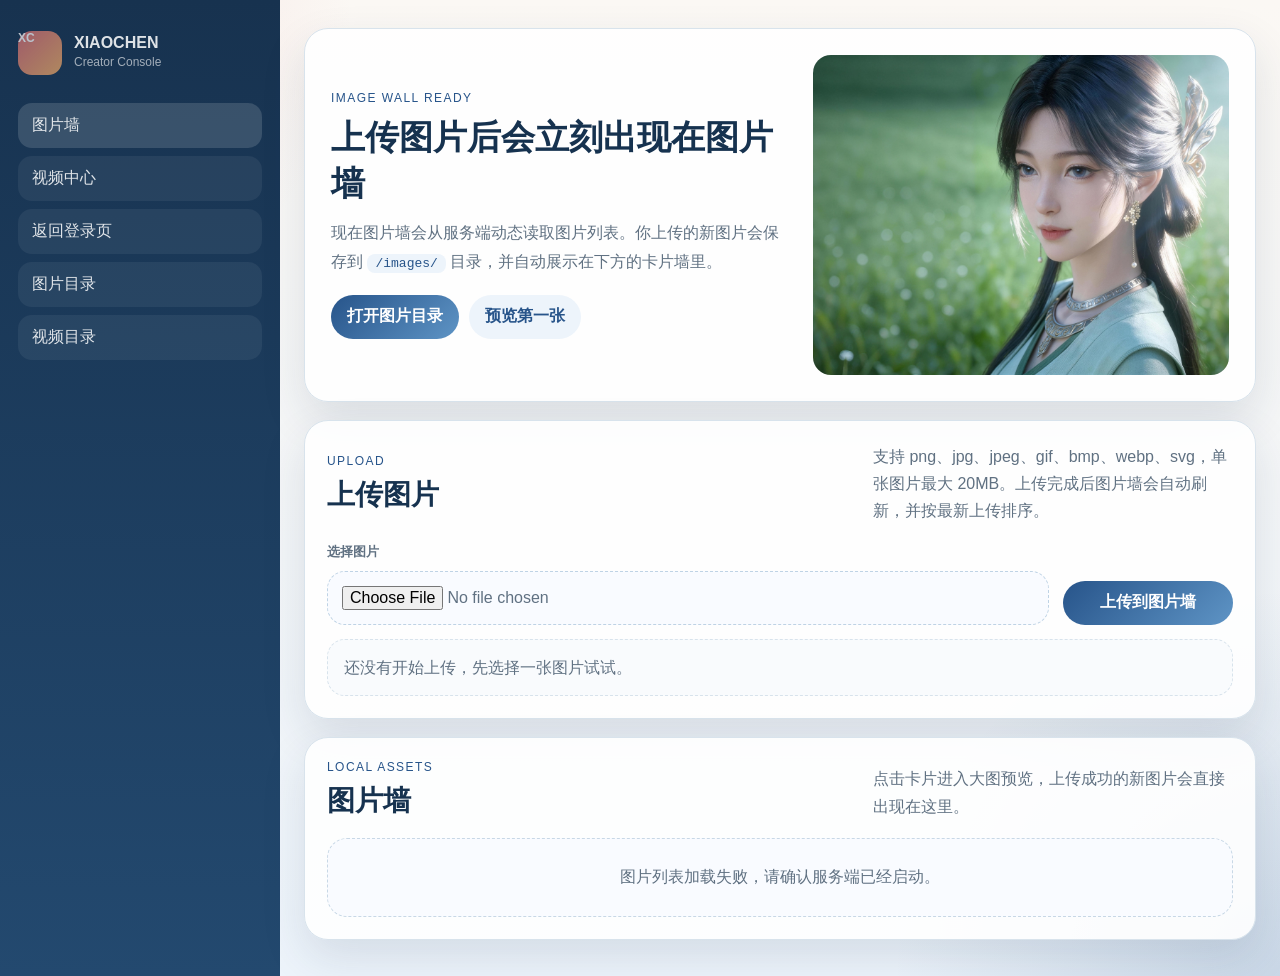
==== app.html @ b020ed33 "First_commit" ====
<!DOCTYPE html>
<html lang="zh-CN">
<head>
  <meta charset="UTF-8">
  <meta name="viewport" content="width=device-width, initial-scale=1.0">
  <title>XIAOCHEN - Gallery App</title>
  <link rel="stylesheet" href="/css/app.css">
</head>
<body>
  <div class="app-shell">
    <aside class="app-sidebar">
      <div class="app-logo">
        <span class="app-logo-mark">XC</span>
        <div>
          <strong>XIAOCHEN</strong>
          <span>Creator Console</span>
        </div>
      </div>

      <nav class="app-nav">
        <a class="active" href="/app.html">图片墙</a>
        <a href="/video.html">视频中心</a>
        <a href="/login.html">返回登录页</a>
        <a href="/images/">图片目录</a>
        <a href="/videos/">视频目录</a>
      </nav>
    </aside>

    <main class="app-main">
      <header class="hero-card">
        <div>
          <div class="eyebrow">Image Wall Ready</div>
          <h1>上传图片后会立刻出现在图片墙</h1>
          <p>现在图片墙会从服务端动态读取图片列表。你上传的新图片会保存到 <code>/images/</code> 目录，并自动展示在下方的卡片墙里。</p>
          <div class="hero-actions">
            <a class="hero-link" href="/images/">打开图片目录</a>
            <button class="hero-link ghost" type="button" id="open-first-image">预览第一张</button>
          </div>
        </div>
        <img src="/images/凡人修仙_001.png" alt="Hero preview" id="hero-preview">
      </header>

      <section class="upload-panel">
        <div class="section-head compact">
          <div>
            <div class="eyebrow">Upload</div>
            <h2>上传图片</h2>
          </div>
          <p>支持 png、jpg、jpeg、gif、bmp、webp、svg，单张图片最大 20MB。上传完成后图片墙会自动刷新，并按最新上传排序。</p>
        </div>

        <form class="upload-form" id="upload-form">
          <label class="upload-field">
            <span>选择图片</span>
            <input type="file" id="upload-image" name="image" accept=".png,.jpg,.jpeg,.gif,.bmp,.webp,.svg,image/*">
          </label>
          <button class="hero-link upload-btn" type="submit" id="upload-submit">上传到图片墙</button>
        </form>

        <div class="upload-status" id="upload-status" aria-live="polite">还没有开始上传，先选择一张图片试试。</div>
      </section>

      <section class="gallery-panel">
        <div class="section-head">
          <div>
            <div class="eyebrow">Local Assets</div>
            <h2>图片墙</h2>
          </div>
          <p>点击卡片进入大图预览，上传成功的新图片会直接出现在这里。</p>
        </div>

        <div class="gallery-grid" id="gallery-grid"></div>
      </section>
    </main>
  </div>

  <template id="gallery-card-template">
    <button class="gallery-card" type="button">
      <span class="gallery-thumb">
        <img src="" alt="">
      </span>
      <span class="gallery-copy">
        <strong></strong>
        <span></span>
      </span>
    </button>
  </template>

  <div class="lightbox" id="lightbox" aria-hidden="true">
    <div class="lightbox-backdrop" data-close="lightbox"></div>
    <div class="lightbox-dialog" role="dialog" aria-modal="true" aria-labelledby="lightbox-title">
      <button class="lightbox-close" type="button" id="lightbox-close">关闭</button>
      <div class="lightbox-meta">
        <div class="eyebrow">Preview</div>
        <h3 id="lightbox-title">图片预览</h3>
        <a id="lightbox-link" href="#" target="_blank" rel="noopener noreferrer">在新标签打开原图</a>
      </div>
      <div class="lightbox-stage">
        <img id="lightbox-image" src="" alt="Large preview">
      </div>
    </div>
  </div>

  <script src="/js/app.js"></script>
</body>
</html>
---- css/app.css ----
:root {
  --bg: #f4efe6;
  --sidebar: #17324f;
  --sidebar-text: rgba(255, 255, 255, 0.86);
  --panel: rgba(255, 255, 255, 0.9);
  --line: #d8e3ec;
  --text: #16324f;
  --muted: #607182;
  --accent: #27548a;
  --highlight: #d96c75;
  --shadow: 0 18px 45px rgba(22, 50, 79, 0.12);
}

* { box-sizing: border-box; }

body {
  margin: 0;
  min-height: 100vh;
  font-family: "Segoe UI", "PingFang SC", sans-serif;
  color: var(--text);
  background:
    radial-gradient(circle at top left, rgba(217, 108, 117, 0.18), transparent 22%),
    radial-gradient(circle at bottom right, rgba(39, 84, 138, 0.18), transparent 24%),
    linear-gradient(180deg, #fbf8f4, #edf4fb);
}

.app-shell {
  display: grid;
  grid-template-columns: 280px 1fr;
  min-height: 100vh;
}

.app-sidebar {
  padding: 28px 18px;
  background: linear-gradient(180deg, #17324f, #23496f);
  color: var(--sidebar-text);
}

.app-logo {
  display: flex;
  gap: 12px;
  align-items: center;
  margin-bottom: 28px;
}

.app-logo-mark {
  width: 44px;
  height: 44px;
  border-radius: 14px;
  display: inline-flex;
  align-items: center;
  justify-content: center;
  background: linear-gradient(135deg, #d96c75, #f0ad66);
  color: #fff;
  font-weight: 800;
}

.app-logo strong,
.app-logo span {
  display: block;
}

.app-logo span {
  font-size: 12px;
  opacity: 0.7;
  margin-top: 3px;
}

.app-nav {
  display: grid;
  gap: 8px;
}

.app-nav a {
  color: inherit;
  text-decoration: none;
  padding: 12px 14px;
  border-radius: 14px;
  background: rgba(255, 255, 255, 0.06);
}

.app-nav a.active {
  background: rgba(255, 255, 255, 0.14);
}

.app-main {
  padding: 28px 24px 36px;
}

.hero-card,
.gallery-panel,
.upload-panel,
.lightbox-dialog {
  background: var(--panel);
  border: 1px solid var(--line);
  border-radius: 24px;
  box-shadow: var(--shadow);
}

.hero-card {
  padding: 26px;
  display: grid;
  grid-template-columns: 1.05fr 0.95fr;
  gap: 22px;
  align-items: center;
}

.hero-card img {
  width: 100%;
  height: 320px;
  object-fit: cover;
  border-radius: 18px;
}

.video-hero {
  grid-template-columns: 1.15fr 0.85fr;
}

.hero-video-note {
  display: grid;
  gap: 10px;
  align-content: center;
  padding: 24px;
  border-radius: 20px;
  background: linear-gradient(135deg, #eef6ff, #f9fbff);
  border: 1px solid #d9e7f3;
}

.hero-video-note strong {
  font-size: 14px;
}

.hero-video-note span {
  color: var(--muted);
  line-height: 1.7;
}

.eyebrow {
  color: var(--accent);
  font-size: 12px;
  letter-spacing: 0.12em;
  text-transform: uppercase;
}

.hero-card h1 {
  margin: 10px 0 12px;
  font-size: 34px;
}

.hero-card p {
  margin: 0;
  color: var(--muted);
  line-height: 1.8;
}

.hero-card code {
  padding: 2px 8px;
  border-radius: 8px;
  background: #edf4fb;
  color: var(--accent);
}

.hero-actions {
  display: flex;
  flex-wrap: wrap;
  gap: 10px;
  margin-top: 18px;
}

.hero-link {
  display: inline-flex;
  align-items: center;
  justify-content: center;
  min-height: 44px;
  padding: 0 16px;
  border-radius: 999px;
  border: none;
  background: linear-gradient(135deg, var(--accent), #5e94c5);
  color: #fff;
  text-decoration: none;
  font: inherit;
  font-weight: 700;
  cursor: pointer;
}

.hero-link.ghost {
  background: #edf4fb;
  color: var(--accent);
}

.gallery-panel {
  margin-top: 18px;
  padding: 22px;
}

.upload-panel {
  margin-top: 18px;
  padding: 22px;
}

.section-head {
  display: flex;
  justify-content: space-between;
  gap: 16px;
  align-items: end;
  margin-bottom: 18px;
}

.section-head h2 {
  margin: 8px 0 0;
  font-size: 28px;
}

.section-head p {
  max-width: 360px;
  margin: 0;
  color: var(--muted);
  line-height: 1.7;
}

.section-head.compact {
  align-items: center;
}

.upload-form {
  display: grid;
  grid-template-columns: 1fr auto;
  gap: 14px;
  align-items: end;
}

.upload-field span {
  display: block;
  margin-bottom: 10px;
  color: var(--muted);
  font-size: 13px;
  font-weight: 700;
}

.upload-field input[type="file"] {
  width: 100%;
  min-height: 52px;
  border: 1px dashed #bfd3e5;
  border-radius: 18px;
  background: #f9fbff;
  padding: 14px;
  color: var(--muted);
  font: inherit;
}

.upload-btn {
  min-width: 170px;
}

.upload-status {
  margin-top: 14px;
  padding: 14px 16px;
  border-radius: 18px;
  border: 1px dashed var(--line);
  background: #f9fbfd;
  color: var(--muted);
  line-height: 1.7;
}

.upload-status.ok {
  border-style: solid;
  border-color: #bbdfc3;
  background: #edf9ef;
  color: #24613a;
}

.upload-status.err {
  border-style: solid;
  border-color: #efc3c8;
  background: #fff2f3;
  color: #9a2f39;
}

.gallery-grid {
  display: grid;
  grid-template-columns: repeat(12, 1fr);
  gap: 16px;
}

.video-grid {
  display: grid;
  grid-template-columns: repeat(12, 1fr);
  gap: 16px;
}

.gallery-card {
  grid-column: span 4;
  border: 1px solid #dce7f1;
  border-radius: 22px;
  background: #fff;
  padding: 12px;
  text-align: left;
  cursor: pointer;
  box-shadow: 0 14px 28px rgba(15, 23, 42, 0.06);
  transition: transform 0.2s, box-shadow 0.2s, border-color 0.2s;
}

.video-card {
  grid-column: span 6;
  border: 1px solid #dce7f1;
  border-radius: 22px;
  background: #fff;
  padding: 12px;
  box-shadow: 0 14px 28px rgba(15, 23, 42, 0.06);
}

.video-frame {
  overflow: hidden;
  border-radius: 16px;
  background: linear-gradient(135deg, #eef6ff, #f5f8fc);
}

.video-frame video {
  display: block;
  width: 100%;
  height: 260px;
  background: #0f172a;
}

.gallery-card:hover {
  transform: translateY(-4px);
  border-color: #b9d4ea;
  box-shadow: 0 18px 34px rgba(15, 23, 42, 0.12);
}

.gallery-card.tall {
  grid-column: span 5;
}

.gallery-card.accent {
  background: linear-gradient(180deg, #f8fbff, #fff8f1);
}

.gallery-thumb {
  display: block;
  height: 260px;
  overflow: hidden;
  border-radius: 16px;
  background: linear-gradient(135deg, #eef6ff, #f5f8fc);
}

.gallery-thumb img {
  width: 100%;
  height: 100%;
  object-fit: cover;
  display: block;
}

.gallery-copy {
  display: block;
  padding: 12px 4px 4px;
}

.gallery-copy strong {
  display: block;
  font-size: 16px;
}

.gallery-copy span {
  display: block;
  margin-top: 4px;
  color: var(--muted);
  font-size: 12px;
  word-break: break-all;
}

.gallery-empty {
  grid-column: 1 / -1;
  padding: 28px;
  border-radius: 20px;
  border: 1px dashed #c8d8e6;
  background: #f9fbff;
  color: var(--muted);
  text-align: center;
}

.lightbox {
  position: fixed;
  inset: 0;
  display: none;
  align-items: center;
  justify-content: center;
  padding: 24px;
  z-index: 50;
}

.lightbox.open {
  display: flex;
}

.lightbox-backdrop {
  position: absolute;
  inset: 0;
  background: rgba(8, 15, 27, 0.74);
  backdrop-filter: blur(6px);
}

.lightbox-dialog {
  position: relative;
  width: min(1100px, 100%);
  max-height: calc(100vh - 48px);
  padding: 18px;
  overflow: auto;
  z-index: 1;
}

.lightbox-close {
  position: absolute;
  top: 16px;
  right: 16px;
  border: none;
  border-radius: 999px;
  background: #edf4fb;
  color: var(--accent);
  min-width: 72px;
  min-height: 40px;
  font: inherit;
  font-weight: 700;
  cursor: pointer;
}

.lightbox-meta {
  padding-right: 90px;
}

.lightbox-meta h3 {
  margin: 8px 0;
  font-size: 28px;
}

.lightbox-meta a {
  color: var(--highlight);
  text-decoration: none;
  font-weight: 700;
}

.lightbox-stage {
  margin-top: 16px;
  border-radius: 18px;
  background: linear-gradient(135deg, #eef6ff, #f7fafc);
  padding: 16px;
}

.lightbox-stage img {
  display: block;
  width: 100%;
  max-height: 72vh;
  object-fit: contain;
  border-radius: 12px;
}

@media (max-width: 1100px) {
  .gallery-card,
  .gallery-card.tall,
  .video-card {
    grid-column: span 6;
  }
}

@media (max-width: 980px) {
  .app-shell {
    grid-template-columns: 1fr;
  }

  .hero-card {
    grid-template-columns: 1fr;
  }
}

@media (max-width: 720px) {
  .app-main {
    padding: 18px 14px 28px;
  }

  .upload-form {
    grid-template-columns: 1fr;
  }

  .gallery-card,
  .gallery-card.tall,
  .video-card {
    grid-column: span 12;
  }

  .section-head {
    flex-direction: column;
    align-items: start;
  }

  .hero-card h1 {
    font-size: 28px;
  }
}
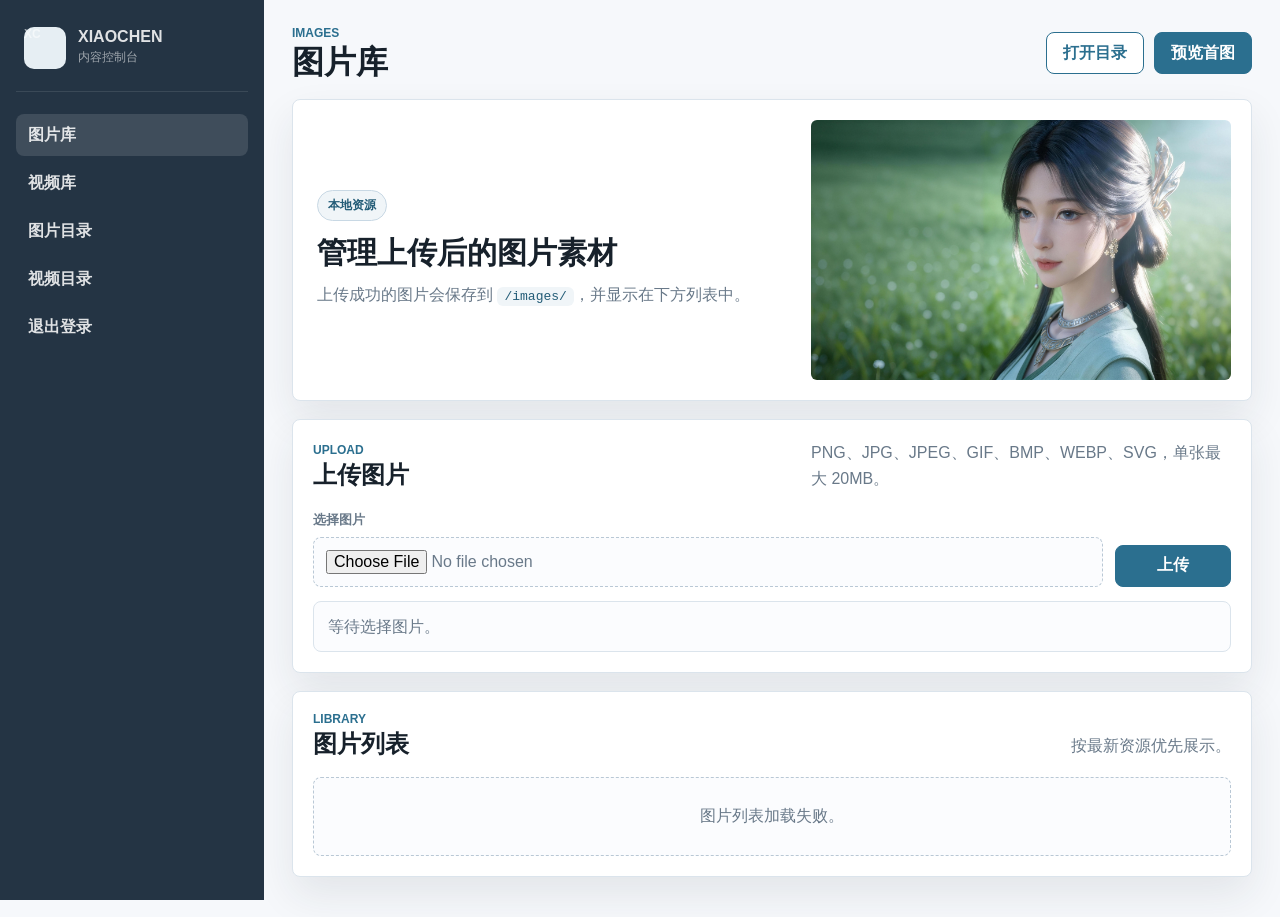
==== commit a71111dc: "Optimize frontend and registration flow" ====
--- a/app.html
+++ b/app.html
@@ -3,7 +3,7 @@
 <head>
   <meta charset="UTF-8">
   <meta name="viewport" content="width=device-width, initial-scale=1.0">
-  <title>XIAOCHEN - Gallery App</title>
+  <title>XIAOCHEN - 图片管理</title>
   <link rel="stylesheet" href="/css/app.css">
 </head>
 <body>
@@ -13,32 +13,39 @@
         <span class="app-logo-mark">XC</span>
         <div>
           <strong>XIAOCHEN</strong>
-          <span>Creator Console</span>
+          <span>内容控制台</span>
         </div>
       </div>
 
-      <nav class="app-nav">
-        <a class="active" href="/app.html">图片墙</a>
-        <a href="/video.html">视频中心</a>
-        <a href="/login.html">返回登录页</a>
+      <nav class="app-nav" aria-label="主导航">
+        <a class="active" href="/app.html">图片库</a>
+        <a href="/video.html">视频库</a>
         <a href="/images/">图片目录</a>
         <a href="/videos/">视频目录</a>
+        <a href="/login.html">退出登录</a>
       </nav>
     </aside>
 
     <main class="app-main">
-      <header class="hero-card">
+      <header class="page-head">
         <div>
-          <div class="eyebrow">Image Wall Ready</div>
-          <h1>上传图片后会立刻出现在图片墙</h1>
-          <p>现在图片墙会从服务端动态读取图片列表。你上传的新图片会保存到 <code>/images/</code> 目录，并自动展示在下方的卡片墙里。</p>
-          <div class="hero-actions">
-            <a class="hero-link" href="/images/">打开图片目录</a>
-            <button class="hero-link ghost" type="button" id="open-first-image">预览第一张</button>
-          </div>
+          <div class="eyebrow">Images</div>
+          <h1>图片库</h1>
         </div>
-        <img src="/images/凡人修仙_001.png" alt="Hero preview" id="hero-preview">
+        <div class="page-actions">
+          <a class="action-btn secondary" href="/images/">打开目录</a>
+          <button class="action-btn" type="button" id="open-first-image">预览首图</button>
+        </div>
       </header>
+
+      <section class="hero-card">
+        <div class="hero-copy">
+          <span class="status-pill">本地资源</span>
+          <h2>管理上传后的图片素材</h2>
+          <p>上传成功的图片会保存到 <code>/images/</code>，并显示在下方列表中。</p>
+        </div>
+        <img src="/images/凡人修仙_001.png" alt="图片预览" id="hero-preview">
+      </section>
 
       <section class="upload-panel">
         <div class="section-head compact">
@@ -46,7 +53,7 @@
             <div class="eyebrow">Upload</div>
             <h2>上传图片</h2>
           </div>
-          <p>支持 png、jpg、jpeg、gif、bmp、webp、svg，单张图片最大 20MB。上传完成后图片墙会自动刷新，并按最新上传排序。</p>
+          <p>PNG、JPG、JPEG、GIF、BMP、WEBP、SVG，单张最大 20MB。</p>
         </div>
 
         <form class="upload-form" id="upload-form">
@@ -54,19 +61,19 @@
             <span>选择图片</span>
             <input type="file" id="upload-image" name="image" accept=".png,.jpg,.jpeg,.gif,.bmp,.webp,.svg,image/*">
           </label>
-          <button class="hero-link upload-btn" type="submit" id="upload-submit">上传到图片墙</button>
+          <button class="action-btn upload-btn" type="submit" id="upload-submit">上传</button>
         </form>
 
-        <div class="upload-status" id="upload-status" aria-live="polite">还没有开始上传，先选择一张图片试试。</div>
+        <div class="upload-status" id="upload-status" aria-live="polite">等待选择图片。</div>
       </section>
 
       <section class="gallery-panel">
         <div class="section-head">
           <div>
-            <div class="eyebrow">Local Assets</div>
-            <h2>图片墙</h2>
+            <div class="eyebrow">Library</div>
+            <h2>图片列表</h2>
           </div>
-          <p>点击卡片进入大图预览，上传成功的新图片会直接出现在这里。</p>
+          <p>按最新资源优先展示。</p>
         </div>
 
         <div class="gallery-grid" id="gallery-grid"></div>
@@ -93,10 +100,10 @@
       <div class="lightbox-meta">
         <div class="eyebrow">Preview</div>
         <h3 id="lightbox-title">图片预览</h3>
-        <a id="lightbox-link" href="#" target="_blank" rel="noopener noreferrer">在新标签打开原图</a>
+        <a id="lightbox-link" href="#" target="_blank" rel="noopener noreferrer">新窗口打开</a>
       </div>
       <div class="lightbox-stage">
-        <img id="lightbox-image" src="" alt="Large preview">
+        <img id="lightbox-image" src="" alt="大图预览">
       </div>
     </div>
   </div>
--- a/css/app.css
+++ b/css/app.css
@@ -1,57 +1,68 @@
 :root {
-  --bg: #f4efe6;
-  --sidebar: #17324f;
-  --sidebar-text: rgba(255, 255, 255, 0.86);
-  --panel: rgba(255, 255, 255, 0.9);
-  --line: #d8e3ec;
-  --text: #16324f;
-  --muted: #607182;
-  --accent: #27548a;
-  --highlight: #d96c75;
-  --shadow: 0 18px 45px rgba(22, 50, 79, 0.12);
-}
-
-* { box-sizing: border-box; }
+  --page: #f6f8fb;
+  --surface: #ffffff;
+  --surface-soft: #f0f5f8;
+  --sidebar: #243444;
+  --sidebar-strong: #1b2835;
+  --text: #17212b;
+  --muted: #697989;
+  --line: #dbe4ec;
+  --accent: #2b6f8f;
+  --accent-strong: #235c77;
+  --success: #28784f;
+  --danger: #a43b45;
+  --shadow: 0 18px 40px rgba(30, 45, 60, 0.09);
+}
+
+* {
+  box-sizing: border-box;
+}
 
 body {
   margin: 0;
   min-height: 100vh;
-  font-family: "Segoe UI", "PingFang SC", sans-serif;
+  font-family: "Segoe UI", "PingFang SC", "Microsoft YaHei", sans-serif;
   color: var(--text);
-  background:
-    radial-gradient(circle at top left, rgba(217, 108, 117, 0.18), transparent 22%),
-    radial-gradient(circle at bottom right, rgba(39, 84, 138, 0.18), transparent 24%),
-    linear-gradient(180deg, #fbf8f4, #edf4fb);
+  background: var(--page);
+}
+
+button,
+input {
+  font: inherit;
 }
 
 .app-shell {
   display: grid;
-  grid-template-columns: 280px 1fr;
+  grid-template-columns: 264px minmax(0, 1fr);
   min-height: 100vh;
 }
 
 .app-sidebar {
-  padding: 28px 18px;
-  background: linear-gradient(180deg, #17324f, #23496f);
-  color: var(--sidebar-text);
+  position: sticky;
+  top: 0;
+  height: 100vh;
+  padding: 24px 16px;
+  background: var(--sidebar);
+  color: rgba(255, 255, 255, 0.86);
 }
 
 .app-logo {
   display: flex;
   gap: 12px;
   align-items: center;
-  margin-bottom: 28px;
+  padding: 0 8px 22px;
+  border-bottom: 1px solid rgba(255, 255, 255, 0.1);
 }
 
 .app-logo-mark {
-  width: 44px;
-  height: 44px;
-  border-radius: 14px;
+  width: 42px;
+  height: 42px;
+  border-radius: 10px;
   display: inline-flex;
   align-items: center;
   justify-content: center;
-  background: linear-gradient(135deg, #d96c75, #f0ad66);
-  color: #fff;
+  background: #e6eef3;
+  color: var(--sidebar-strong);
   font-weight: 800;
 }
 
@@ -61,320 +72,355 @@
 }
 
 .app-logo span {
+  margin-top: 3px;
+  color: rgba(255, 255, 255, 0.56);
   font-size: 12px;
-  opacity: 0.7;
-  margin-top: 3px;
 }
 
 .app-nav {
   display: grid;
-  gap: 8px;
+  gap: 6px;
+  margin-top: 22px;
 }
 
 .app-nav a {
+  min-height: 42px;
+  display: flex;
+  align-items: center;
+  padding: 0 12px;
+  border-radius: 8px;
   color: inherit;
   text-decoration: none;
-  padding: 12px 14px;
-  border-radius: 14px;
-  background: rgba(255, 255, 255, 0.06);
-}
-
+  font-weight: 650;
+}
+
+.app-nav a:hover,
 .app-nav a.active {
-  background: rgba(255, 255, 255, 0.14);
+  background: rgba(255, 255, 255, 0.12);
 }
 
 .app-main {
-  padding: 28px 24px 36px;
+  width: min(1180px, 100%);
+  padding: 26px 28px 40px;
+}
+
+.page-head {
+  display: flex;
+  align-items: center;
+  justify-content: space-between;
+  gap: 16px;
+  margin-bottom: 18px;
+}
+
+.eyebrow {
+  color: var(--accent);
+  font-size: 12px;
+  font-weight: 800;
+  text-transform: uppercase;
+}
+
+.page-head h1 {
+  margin: 4px 0 0;
+  font-size: 32px;
+  line-height: 1.15;
+}
+
+.page-actions,
+.hero-actions {
+  display: flex;
+  flex-wrap: wrap;
+  gap: 10px;
+}
+
+.action-btn {
+  min-height: 42px;
+  display: inline-flex;
+  align-items: center;
+  justify-content: center;
+  border: 1px solid var(--accent);
+  border-radius: 8px;
+  padding: 0 16px;
+  background: var(--accent);
+  color: #fff;
+  text-decoration: none;
+  font-weight: 750;
+  cursor: pointer;
+}
+
+.action-btn.secondary {
+  background: #fff;
+  color: var(--accent);
+}
+
+.action-btn:disabled {
+  cursor: not-allowed;
+  opacity: 0.62;
 }
 
 .hero-card,
 .gallery-panel,
 .upload-panel,
 .lightbox-dialog {
-  background: var(--panel);
+  background: var(--surface);
   border: 1px solid var(--line);
-  border-radius: 24px;
+  border-radius: 8px;
   box-shadow: var(--shadow);
 }
 
 .hero-card {
-  padding: 26px;
+  min-height: 300px;
   display: grid;
-  grid-template-columns: 1.05fr 0.95fr;
+  grid-template-columns: minmax(0, 1fr) minmax(280px, 420px);
   gap: 22px;
-  align-items: center;
+  align-items: stretch;
+  padding: 20px;
+}
+
+.hero-copy {
+  display: flex;
+  flex-direction: column;
+  justify-content: center;
+  padding: 8px 8px 8px 4px;
+}
+
+.status-pill {
+  width: fit-content;
+  border: 1px solid #c8d8e4;
+  border-radius: 999px;
+  padding: 6px 10px;
+  background: var(--surface-soft);
+  color: var(--accent-strong);
+  font-size: 12px;
+  font-weight: 800;
+}
+
+.hero-card h2 {
+  margin: 14px 0 10px;
+  font-size: 30px;
+  line-height: 1.2;
+}
+
+.hero-card p {
+  max-width: 620px;
+  margin: 0;
+  color: var(--muted);
+  line-height: 1.75;
+}
+
+.hero-card code {
+  padding: 2px 7px;
+  border-radius: 6px;
+  background: var(--surface-soft);
+  color: var(--accent-strong);
 }
 
 .hero-card img {
   width: 100%;
-  height: 320px;
+  height: 100%;
+  min-height: 260px;
   object-fit: cover;
-  border-radius: 18px;
+  border-radius: 6px;
+  background: var(--surface-soft);
 }
 
 .video-hero {
-  grid-template-columns: 1.15fr 0.85fr;
+  grid-template-columns: minmax(0, 1fr) 340px;
 }
 
 .hero-video-note {
   display: grid;
-  gap: 10px;
   align-content: center;
-  padding: 24px;
-  border-radius: 20px;
-  background: linear-gradient(135deg, #eef6ff, #f9fbff);
-  border: 1px solid #d9e7f3;
+  gap: 8px;
+  min-height: 250px;
+  padding: 22px;
+  border: 1px solid var(--line);
+  border-radius: 6px;
+  background: var(--surface-soft);
 }
 
 .hero-video-note strong {
-  font-size: 14px;
+  font-size: 13px;
 }
 
 .hero-video-note span {
   color: var(--muted);
-  line-height: 1.7;
-}
-
-.eyebrow {
-  color: var(--accent);
-  font-size: 12px;
-  letter-spacing: 0.12em;
-  text-transform: uppercase;
-}
-
-.hero-card h1 {
-  margin: 10px 0 12px;
-  font-size: 34px;
-}
-
-.hero-card p {
-  margin: 0;
-  color: var(--muted);
-  line-height: 1.8;
-}
-
-.hero-card code {
-  padding: 2px 8px;
-  border-radius: 8px;
-  background: #edf4fb;
-  color: var(--accent);
-}
-
-.hero-actions {
-  display: flex;
-  flex-wrap: wrap;
-  gap: 10px;
-  margin-top: 18px;
-}
-
-.hero-link {
-  display: inline-flex;
-  align-items: center;
-  justify-content: center;
-  min-height: 44px;
-  padding: 0 16px;
-  border-radius: 999px;
-  border: none;
-  background: linear-gradient(135deg, var(--accent), #5e94c5);
-  color: #fff;
-  text-decoration: none;
-  font: inherit;
-  font-weight: 700;
-  cursor: pointer;
-}
-
-.hero-link.ghost {
-  background: #edf4fb;
-  color: var(--accent);
-}
-
+  line-height: 1.6;
+}
+
+.upload-panel,
 .gallery-panel {
   margin-top: 18px;
-  padding: 22px;
-}
-
-.upload-panel {
-  margin-top: 18px;
-  padding: 22px;
+  padding: 20px;
 }
 
 .section-head {
   display: flex;
+  align-items: flex-end;
   justify-content: space-between;
   gap: 16px;
-  align-items: end;
   margin-bottom: 18px;
 }
 
+.section-head.compact {
+  align-items: center;
+}
+
 .section-head h2 {
-  margin: 8px 0 0;
-  font-size: 28px;
+  margin: 4px 0 0;
+  font-size: 24px;
+  line-height: 1.2;
 }
 
 .section-head p {
-  max-width: 360px;
+  max-width: 420px;
   margin: 0;
   color: var(--muted);
-  line-height: 1.7;
-}
-
-.section-head.compact {
-  align-items: center;
+  line-height: 1.65;
 }
 
 .upload-form {
   display: grid;
-  grid-template-columns: 1fr auto;
-  gap: 14px;
+  grid-template-columns: minmax(0, 1fr) 116px;
+  gap: 12px;
   align-items: end;
 }
 
 .upload-field span {
   display: block;
-  margin-bottom: 10px;
+  margin-bottom: 8px;
   color: var(--muted);
   font-size: 13px;
-  font-weight: 700;
+  font-weight: 800;
 }
 
 .upload-field input[type="file"] {
   width: 100%;
-  min-height: 52px;
-  border: 1px dashed #bfd3e5;
-  border-radius: 18px;
-  background: #f9fbff;
-  padding: 14px;
-  color: var(--muted);
-  font: inherit;
+  min-height: 48px;
+  border: 1px dashed #b9c8d5;
+  border-radius: 8px;
+  background: #fbfcfe;
+  padding: 12px;
+  color: var(--muted);
 }
 
 .upload-btn {
-  min-width: 170px;
+  width: 100%;
 }
 
 .upload-status {
   margin-top: 14px;
-  padding: 14px 16px;
-  border-radius: 18px;
-  border: 1px dashed var(--line);
-  background: #f9fbfd;
-  color: var(--muted);
-  line-height: 1.7;
+  padding: 12px 14px;
+  border-radius: 8px;
+  border: 1px solid var(--line);
+  background: #fbfcfe;
+  color: var(--muted);
+  line-height: 1.6;
 }
 
 .upload-status.ok {
-  border-style: solid;
-  border-color: #bbdfc3;
-  background: #edf9ef;
-  color: #24613a;
+  border-color: #b8d8c6;
+  background: #eff8f3;
+  color: var(--success);
 }
 
 .upload-status.err {
-  border-style: solid;
-  border-color: #efc3c8;
-  background: #fff2f3;
-  color: #9a2f39;
-}
-
-.gallery-grid {
-  display: grid;
-  grid-template-columns: repeat(12, 1fr);
-  gap: 16px;
-}
-
+  border-color: #ecc1c6;
+  background: #fff4f5;
+  color: var(--danger);
+}
+
+.gallery-grid,
 .video-grid {
   display: grid;
-  grid-template-columns: repeat(12, 1fr);
-  gap: 16px;
+  grid-template-columns: repeat(12, minmax(0, 1fr));
+  gap: 14px;
+}
+
+.gallery-card,
+.video-card {
+  grid-column: span 4;
+  border: 1px solid var(--line);
+  border-radius: 8px;
+  background: #fff;
+  padding: 10px;
+  box-shadow: 0 10px 24px rgba(30, 45, 60, 0.06);
 }
 
 .gallery-card {
-  grid-column: span 4;
-  border: 1px solid #dce7f1;
-  border-radius: 22px;
-  background: #fff;
-  padding: 12px;
   text-align: left;
   cursor: pointer;
-  box-shadow: 0 14px 28px rgba(15, 23, 42, 0.06);
-  transition: transform 0.2s, box-shadow 0.2s, border-color 0.2s;
-}
-
-.video-card {
-  grid-column: span 6;
-  border: 1px solid #dce7f1;
-  border-radius: 22px;
-  background: #fff;
-  padding: 12px;
-  box-shadow: 0 14px 28px rgba(15, 23, 42, 0.06);
-}
-
-.video-frame {
+  transition: transform 0.18s, border-color 0.18s, box-shadow 0.18s;
+}
+
+.gallery-card:hover {
+  transform: translateY(-2px);
+  border-color: #a9c3d4;
+  box-shadow: 0 14px 30px rgba(30, 45, 60, 0.1);
+}
+
+.gallery-card.tall,
+.gallery-card.accent {
+  grid-column: span 4;
+}
+
+.gallery-thumb {
+  display: block;
+  height: 230px;
   overflow: hidden;
-  border-radius: 16px;
-  background: linear-gradient(135deg, #eef6ff, #f5f8fc);
-}
-
-.video-frame video {
-  display: block;
-  width: 100%;
-  height: 260px;
-  background: #0f172a;
-}
-
-.gallery-card:hover {
-  transform: translateY(-4px);
-  border-color: #b9d4ea;
-  box-shadow: 0 18px 34px rgba(15, 23, 42, 0.12);
-}
-
-.gallery-card.tall {
-  grid-column: span 5;
-}
-
-.gallery-card.accent {
-  background: linear-gradient(180deg, #f8fbff, #fff8f1);
-}
-
-.gallery-thumb {
-  display: block;
-  height: 260px;
-  overflow: hidden;
-  border-radius: 16px;
-  background: linear-gradient(135deg, #eef6ff, #f5f8fc);
+  border-radius: 6px;
+  background: var(--surface-soft);
 }
 
 .gallery-thumb img {
+  display: block;
   width: 100%;
   height: 100%;
   object-fit: cover;
-  display: block;
+}
+
+.video-card {
+  grid-column: span 6;
+}
+
+.video-frame {
+  overflow: hidden;
+  border-radius: 6px;
+  background: #111827;
+}
+
+.video-frame video {
+  display: block;
+  width: 100%;
+  height: 260px;
+  background: #111827;
 }
 
 .gallery-copy {
   display: block;
-  padding: 12px 4px 4px;
+  padding: 10px 2px 2px;
 }
 
 .gallery-copy strong {
   display: block;
-  font-size: 16px;
+  font-size: 15px;
+  line-height: 1.35;
 }
 
 .gallery-copy span {
   display: block;
-  margin-top: 4px;
+  margin-top: 5px;
   color: var(--muted);
   font-size: 12px;
+  line-height: 1.45;
   word-break: break-all;
 }
 
 .gallery-empty {
   grid-column: 1 / -1;
   padding: 28px;
-  border-radius: 20px;
-  border: 1px dashed #c8d8e6;
-  background: #f9fbff;
+  border: 1px dashed #b9c8d5;
+  border-radius: 8px;
+  background: #fbfcfe;
   color: var(--muted);
   text-align: center;
 }
@@ -385,7 +431,7 @@
   display: none;
   align-items: center;
   justify-content: center;
-  padding: 24px;
+  padding: 22px;
   z-index: 50;
 }
 
@@ -396,54 +442,52 @@
 .lightbox-backdrop {
   position: absolute;
   inset: 0;
-  background: rgba(8, 15, 27, 0.74);
-  backdrop-filter: blur(6px);
+  background: rgba(15, 23, 35, 0.74);
 }
 
 .lightbox-dialog {
   position: relative;
-  width: min(1100px, 100%);
-  max-height: calc(100vh - 48px);
+  z-index: 1;
+  width: min(1080px, 100%);
+  max-height: calc(100vh - 44px);
+  overflow: auto;
   padding: 18px;
-  overflow: auto;
-  z-index: 1;
 }
 
 .lightbox-close {
   position: absolute;
   top: 16px;
   right: 16px;
-  border: none;
-  border-radius: 999px;
-  background: #edf4fb;
+  min-height: 38px;
+  border: 1px solid var(--line);
+  border-radius: 8px;
+  background: #fff;
   color: var(--accent);
-  min-width: 72px;
-  min-height: 40px;
-  font: inherit;
-  font-weight: 700;
+  padding: 0 14px;
+  font-weight: 750;
   cursor: pointer;
 }
 
 .lightbox-meta {
-  padding-right: 90px;
+  padding-right: 80px;
 }
 
 .lightbox-meta h3 {
-  margin: 8px 0;
-  font-size: 28px;
+  margin: 6px 0;
+  font-size: 24px;
 }
 
 .lightbox-meta a {
-  color: var(--highlight);
+  color: var(--accent);
+  font-weight: 750;
   text-decoration: none;
-  font-weight: 700;
 }
 
 .lightbox-stage {
-  margin-top: 16px;
-  border-radius: 18px;
-  background: linear-gradient(135deg, #eef6ff, #f7fafc);
-  padding: 16px;
+  margin-top: 14px;
+  border-radius: 8px;
+  background: var(--surface-soft);
+  padding: 12px;
 }
 
 .lightbox-stage img {
@@ -451,30 +495,64 @@
   width: 100%;
   max-height: 72vh;
   object-fit: contain;
-  border-radius: 12px;
-}
-
-@media (max-width: 1100px) {
+  border-radius: 6px;
+}
+
+@media (max-width: 1080px) {
   .gallery-card,
   .gallery-card.tall,
+  .gallery-card.accent,
   .video-card {
     grid-column: span 6;
   }
 }
 
-@media (max-width: 980px) {
+@media (max-width: 900px) {
   .app-shell {
     grid-template-columns: 1fr;
   }
 
-  .hero-card {
+  .app-sidebar {
+    position: static;
+    height: auto;
+  }
+
+  .app-nav {
+    grid-template-columns: repeat(5, minmax(0, 1fr));
+  }
+
+  .app-nav a {
+    justify-content: center;
+    text-align: center;
+  }
+
+  .app-main {
+    padding: 20px 16px 30px;
+  }
+
+  .hero-card,
+  .video-hero {
     grid-template-columns: 1fr;
   }
 }
 
-@media (max-width: 720px) {
-  .app-main {
-    padding: 18px 14px 28px;
+@media (max-width: 680px) {
+  .app-nav {
+    grid-template-columns: repeat(2, minmax(0, 1fr));
+  }
+
+  .page-head,
+  .section-head {
+    align-items: flex-start;
+    flex-direction: column;
+  }
+
+  .page-head h1 {
+    font-size: 28px;
+  }
+
+  .hero-card h2 {
+    font-size: 25px;
   }
 
   .upload-form {
@@ -483,16 +561,13 @@
 
   .gallery-card,
   .gallery-card.tall,
+  .gallery-card.accent,
   .video-card {
     grid-column: span 12;
   }
 
-  .section-head {
-    flex-direction: column;
-    align-items: start;
-  }
-
-  .hero-card h1 {
-    font-size: 28px;
-  }
-}
+  .gallery-thumb,
+  .video-frame video {
+    height: 220px;
+  }
+}
